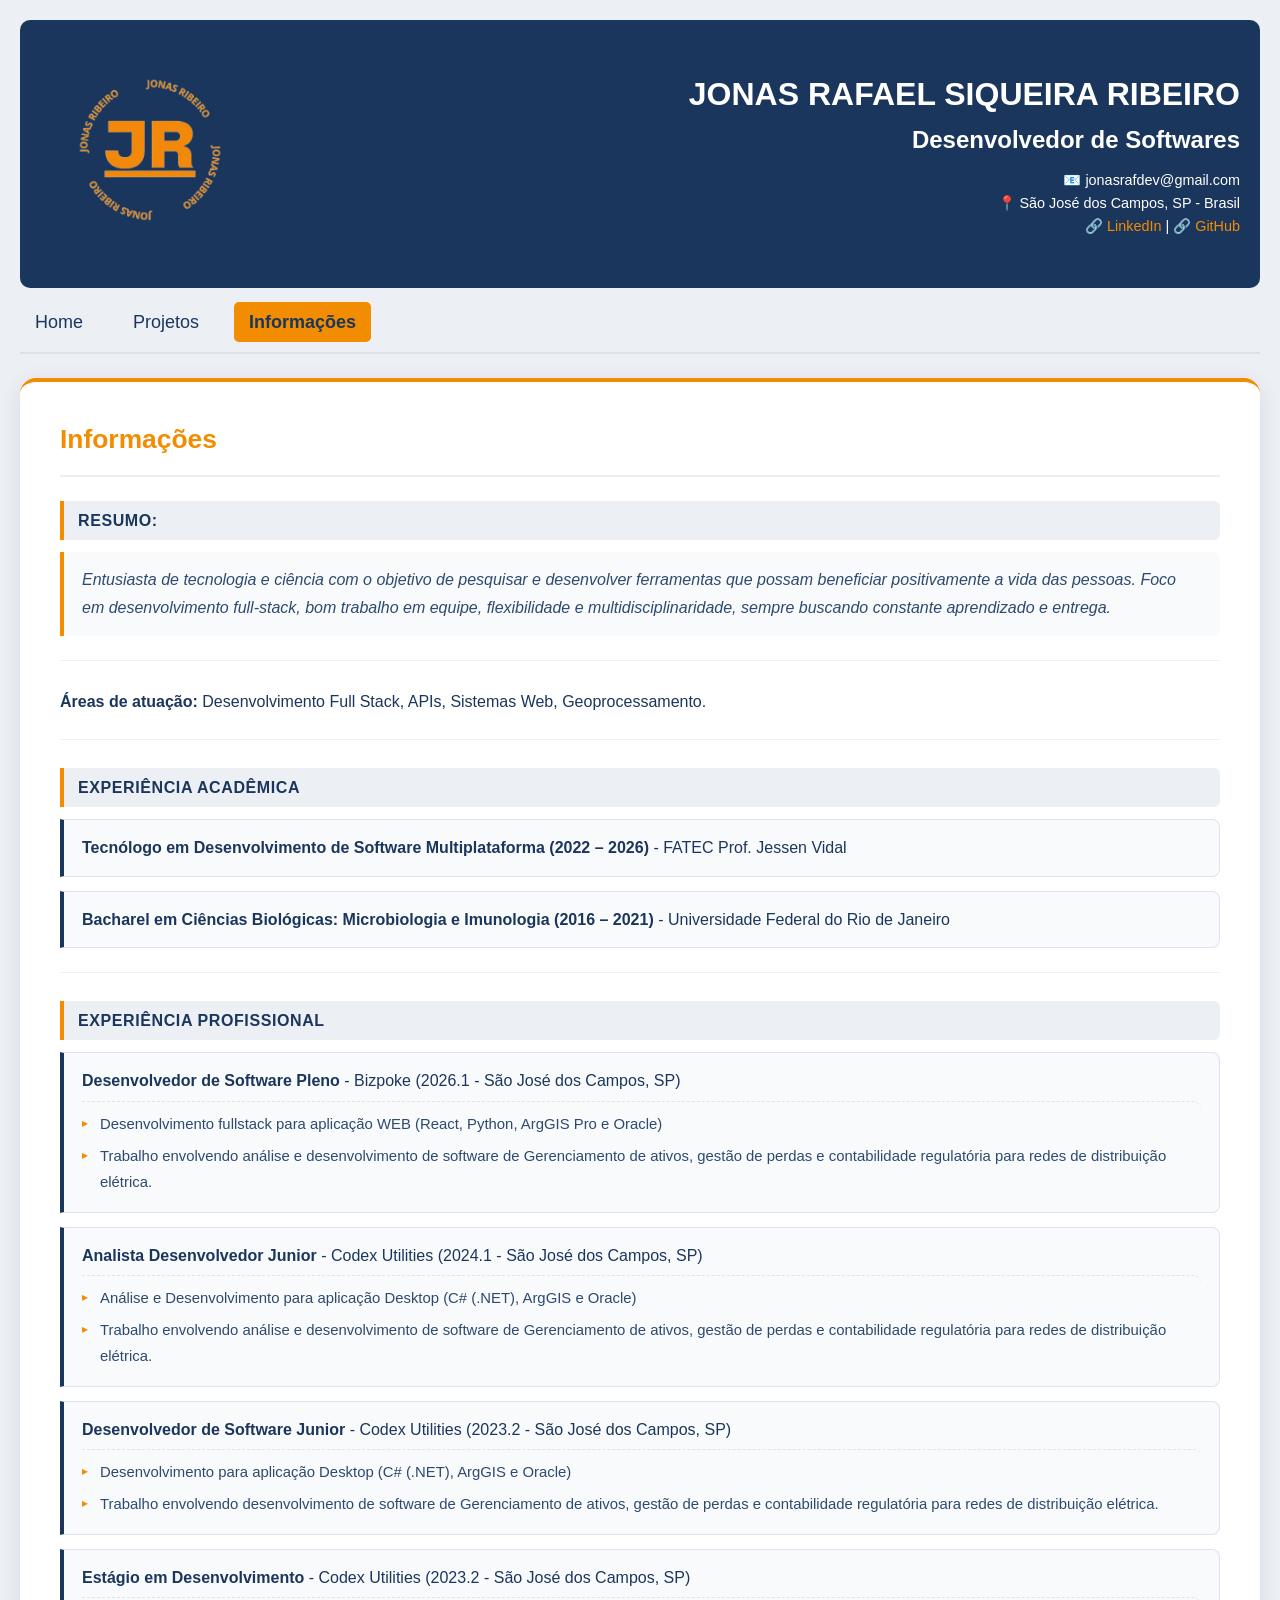
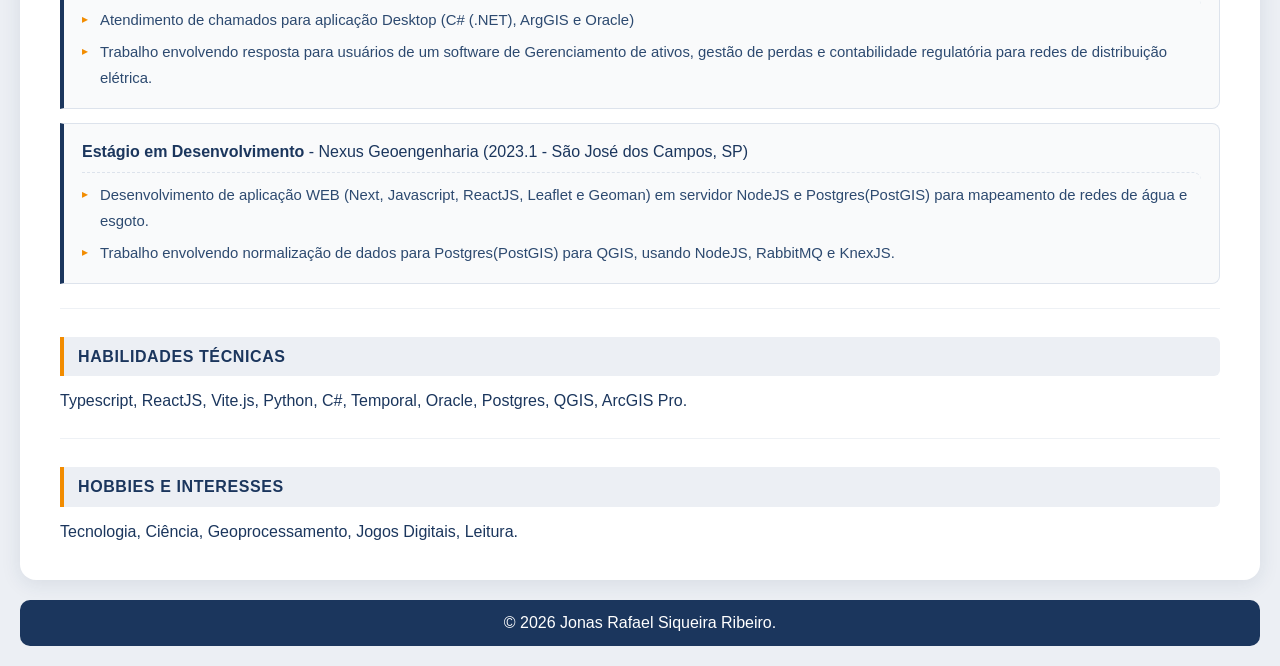
==== docs/templates/informacoes.html @ 67b33501 "alterando layout e atualizando dados" ====
<!DOCTYPE html>
<html lang="pt-BR">
<head>
    <meta charset="UTF-8">
    <meta name="viewport" content="width=device-width, initial-scale=1.0">
    <title>Jonas Ribeiro - Informações</title>
    <link rel="stylesheet" href="../informacoes.css">
</head>
<body>
    <header>
        <div class="header-container">
            <div class="logo">
                <img src="../img/logo.png" alt="Logo Jonas Ribeiro" />
            </div>
            <div class="info-perfil">
                <h1>JONAS RAFAEL SIQUEIRA RIBEIRO</h1>
                <h2>Desenvolvedor de Softwares</h2>
                <div class="contact-info">
                    <p>📧 jonasrafdev@gmail.com</p>
                    <p>📍 São José dos Campos, SP - Brasil</p>
                    <p>🔗 <a href="https://linkedin.com/in/jonasrsribeiro" target="_blank">LinkedIn</a> | 🔗 <a href="https://github.com/jonasrsribeiro" target="_blank">GitHub</a></p>
                </div>
            </div>
        </div>
    </header>

    <main>
        <nav class="creative-navbar">
            <ul>
                <li><a href="../index.html">Home</a></li>
                <li><a href="projetos.html">Projetos</a></li>
                <li><a href="informacoes.html" class="active">Informações</a></li>
            </ul>
        </nav>
        <hr>
        <section class="projetos-container">
            <article class="projeto-item">
                <h2>Informações</h2>
                <ul>
                    <li>
                        <h3>Resumo:</h3>
                        <blockquote>
                            Entusiasta de tecnologia e ciência com o objetivo de pesquisar e desenvolver ferramentas que possam beneficiar positivamente a vida das pessoas. Foco em desenvolvimento full-stack, bom trabalho em equipe, flexibilidade e multidisciplinaridade, sempre buscando constante aprendizado e entrega.
                        </blockquote>
                    </li>
                    <li><strong>Áreas de atuação:</strong> Desenvolvimento Full Stack, APIs, Sistemas Web, Geoprocessamento.</li>

                    <li>
                        <h3>Experiência Acadêmica</h3>
                        <ul>
                            <li><strong>Tecnólogo em Desenvolvimento de Software Multiplataforma (2022 – 2026)</strong> - FATEC Prof. Jessen Vidal</li>
                            <li><strong>Bacharel em Ciências Biológicas: Microbiologia e Imunologia (2016 – 2021)</strong> - Universidade Federal do Rio de Janeiro</li>
                        </ul>
                    </li>

                    <li>
                        <h3>Experiência profissional</h3>
                        <ul>
                            <li>
                                <strong>Desenvolvedor de Software Pleno</strong> - Bizpoke (2026.1 - São José dos Campos, SP)
                                <blockquote>
                                    <li>Desenvolvimento fullstack para aplicação WEB (React, Python, ArgGIS Pro e Oracle)</li>
                                    <li>Trabalho envolvendo análise e desenvolvimento de software de Gerenciamento de ativos, gestão de perdas e contabilidade regulatória para redes de distribuição elétrica.</li>
                                </blockquote>
                            </li>
                            <li>
                                <strong>Analista Desenvolvedor Junior</strong> - Codex Utilities (2024.1 - São José dos Campos, SP)
                                <blockquote>
                                    <li>Análise e Desenvolvimento para aplicação Desktop (C# (.NET), ArgGIS e Oracle)</li>
                                    <li>Trabalho envolvendo análise e desenvolvimento de software de Gerenciamento de ativos, gestão de perdas e contabilidade regulatória para redes de distribuição elétrica.</li>
                                </blockquote>
                            </li>
                            <li>
                                <strong>Desenvolvedor de Software Junior</strong> - Codex Utilities (2023.2 - São José dos Campos, SP)
                                <blockquote>
                                    <li>Desenvolvimento para aplicação Desktop (C# (.NET), ArgGIS e Oracle)</li>
                                    <li>Trabalho envolvendo desenvolvimento de software de Gerenciamento de ativos, gestão de perdas e contabilidade regulatória para redes de distribuição elétrica.</li>
                                </blockquote>
                            </li>
                            <li>
                                <strong>Estágio em Desenvolvimento</strong> - Codex Utilities (2023.2 - São José dos Campos, SP)
                                <blockquote>
                                    <li>Atendimento de chamados para aplicação Desktop (C# (.NET), ArgGIS e Oracle)</li>
                                    <li>Trabalho envolvendo resposta para usuários de um software de Gerenciamento de ativos, gestão de perdas e contabilidade regulatória para redes de distribuição elétrica.</li>
                                </blockquote>
                            </li>
                            <li>
                                <strong>Estágio em Desenvolvimento</strong> - Nexus Geoengenharia (2023.1 - São José dos Campos, SP)
                                <blockquote>
                                    <li>Desenvolvimento de aplicação WEB (Next, Javascript, ReactJS, Leaflet e Geoman) em servidor NodeJS e Postgres(PostGIS) para mapeamento de redes de água e esgoto.</li>
                                    <li>Trabalho envolvendo normalização de dados para Postgres(PostGIS) para QGIS, usando NodeJS, RabbitMQ e KnexJS.</li>
                                </blockquote>
                            </li>
                        </ul>
                    </li>

                    <li><h3>Habilidades técnicas</h3> Typescript, ReactJS, Vite.js, Python, C#, Temporal, Oracle, Postgres, QGIS, ArcGIS Pro.</li>

                    <li><h3>Hobbies e interesses</h3> Tecnologia, Ciência, Geoprocessamento, Jogos Digitais, Leitura.</li>
                </ul>
            </article>
        </section>
    </main>

    <footer>
        <p>&copy; 2026 Jonas Rafael Siqueira Ribeiro.</p>
    </footer>
</body>
</html>
---- docs/informacoes.css ----
/* Reset básico */
* {
    margin: 0;
    padding: 0;
    box-sizing: border-box;
    font-family: 'Arial', sans-serif;
}

body {
    background-color: #ECEFF4;
    color: #1B365D;
    line-height: 1.6;
    padding: 20px;
}

header {
    display: flex;
    align-items: center;
    background-color: #1B365D;
    color: white;
    padding: 20px;
    border-radius: 10px;
    margin-bottom: 20px;
}

.header-container {
    display: flex;
    align-items: center;
    gap: 20px;
    width: 100%;
}

.logo img {
    width: 220px;
    height: auto;
}

.sobre-mim {
    display: flex;
    justify-content: space-between;
    align-items: center;
    gap: 20px;
}

.foto-perfil img {
    max-width: 300px;
    height: auto;
    aspect-ratio: 1 / 1;
    border: 4px solid #F28C00;
    border-radius: 50%;
    object-fit: cover;
    flex: 1;
    text-align: right;
}

.info-perfil {
    flex-grow: 1;
    text-align: right;
}

.contact-info {
    margin-top: 10px;
    font-size: 0.9em;
}

.contact-info a {
    color: #F28C00;
    text-decoration: none;
}

.contact-info a:hover {
    text-decoration: underline;
}

.skills {
    display: flex;
    flex-wrap: wrap;
    gap: 10px;
    margin-bottom: 20px;
}

.skills span {
    background-color: #1B365D;
    color: white;
    padding: 5px 10px;
    border-radius: 5px;
    font-size: 0.9em;
}

.projeto {
    margin-bottom: 20px;
}

.projeto h3 {
    color: #F28C00;
    margin-bottom: 5px;
}

footer {
    text-align: center;
    margin-top: 20px;
    padding: 10px;
    background-color: #1B365D;
    color: white;
    border-radius: 10px;
}

.nav-container {
    display: flex;
    align-items: center;
    gap: 20px;
    width: 100%;
}

.creative-navbar ul {
    list-style: none;
    display: flex;
    flex-wrap: wrap;
    gap: 20px;
}

.creative-navbar ul li {
    position: relative;
}

.creative-navbar ul li a {
    text-decoration: none;
    color: #1B365D;
    font-size: 18px;
    padding: 10px 15px;
    border-radius: 5px;
    transition: all 0.3s ease;
    flex: 1;
}

.creative-navbar ul li a:hover {
    background-color: #F28C00;
    color: #1B365D;
    box-shadow: 0 4px 6px rgba(0, 0, 0, 0.1);
}

.creative-navbar ul li a.active {
    background-color: #F28C00;
    color: #1B365D;
    font-weight: bold;
}

.secao-home {
    margin-top: 20px;
}

/* === Página de Informações === */

hr {
    border: none;
    border-top: 2px solid #dde3ec;
    margin: 16px 0;
}

.projetos-container {
    margin-top: 24px;
    padding: 36px 40px;
    background-color: #FFFFFF;
    border-radius: 16px;
    box-shadow: 0 4px 20px rgba(27, 54, 93, 0.10);
    border-top: 4px solid #F28C00;
}

/* Título da página */
.projeto-item h2 {
    color: #F28C00;
    font-size: 1.65em;
    font-weight: 700;
    margin-bottom: 24px;
    padding-bottom: 14px;
    border-bottom: 2px solid #ECEFF4;
}

/* Subtítulos de seção */
.projeto-item > ul > li > h3 {
    color: #1B365D;
    font-size: 1em;
    font-weight: 700;
    text-transform: uppercase;
    letter-spacing: 0.6px;
    margin: 0 0 12px;
    padding: 7px 14px;
    background-color: #ECEFF4;
    border-left: 4px solid #F28C00;
    border-radius: 0 6px 6px 0;
}

/* Itens principais da lista (Resumo, Experiência, Habilidades...) */
.projeto-item > ul {
    list-style: none;
    padding-left: 0;
    display: flex;
    flex-direction: column;
    gap: 28px;
}

.projeto-item > ul > li {
    padding-bottom: 24px;
    border-bottom: 1px solid #eef1f5;
}

.projeto-item > ul > li:last-child {
    border-bottom: none;
    padding-bottom: 0;
}

/* Resumo em blockquote */
.projeto-item blockquote {
    background-color: #F9FAFB;
    border-left: 4px solid #F28C00;
    padding: 14px 18px;
    margin: 8px 0 0;
    border-radius: 0 8px 8px 0;
    line-height: 1.75;
    color: #2d4a70;
    font-style: italic;
}

/* Itens de experiência como cards */
.projeto-item > ul > li > ul {
    list-style: none;
    padding-left: 0;
    display: flex;
    flex-direction: column;
    gap: 14px;
}

.projeto-item > ul > li > ul > li {
    background-color: #F9FAFB;
    border: 1px solid #dde3ec;
    border-left: 4px solid #1B365D;
    border-radius: 0 8px 8px 0;
    padding: 14px 18px;
    line-height: 1.7;
}

/* Sub-itens dentro dos cards de experiência */
.projeto-item > ul > li > ul > li blockquote {
    background-color: transparent;
    border-left: none;
    padding: 6px 0 0;
    margin: 6px 0 0;
    border-top: 1px dashed #dde3ec;
    font-style: normal;
    font-size: 0.93em;
}

.projeto-item > ul > li > ul > li blockquote li {
    list-style: none;
    padding: 3px 0 3px 18px;
    position: relative;
    color: #2d4a70;
}

.projeto-item > ul > li > ul > li blockquote li::before {
    content: '▸';
    color: #F28C00;
    position: absolute;
    left: 0;
    font-size: 0.82em;
    top: 5px;
}

/* Itens de Formação Acadêmica */
.projeto-item > ul > li:nth-child(2) > ul > li {
    border-left-color: #F28C00;
}

/* === Responsividade === */
@media (max-width: 768px) {
    body {
        padding: 12px;
    }

    .header-container {
        flex-direction: column;
        text-align: center;
    }

    .logo img {
        width: 140px;
    }

    .info-perfil {
        text-align: center;
    }

    .creative-navbar ul {
        flex-wrap: wrap;
        gap: 8px;
    }

    .creative-navbar ul li a {
        font-size: 15px;
        padding: 8px 10px;
    }

    .projetos-container {
        padding: 15px;
        margin-top: 20px;
    }
}

@media (max-width: 480px) {
    body {
        padding: 8px;
    }

    .info-perfil h1 {
        font-size: 1.1em;
    }

    .info-perfil h2 {
        font-size: 0.95em;
    }

    .creative-navbar ul li a {
        font-size: 13px;
        padding: 6px 8px;
    }
}
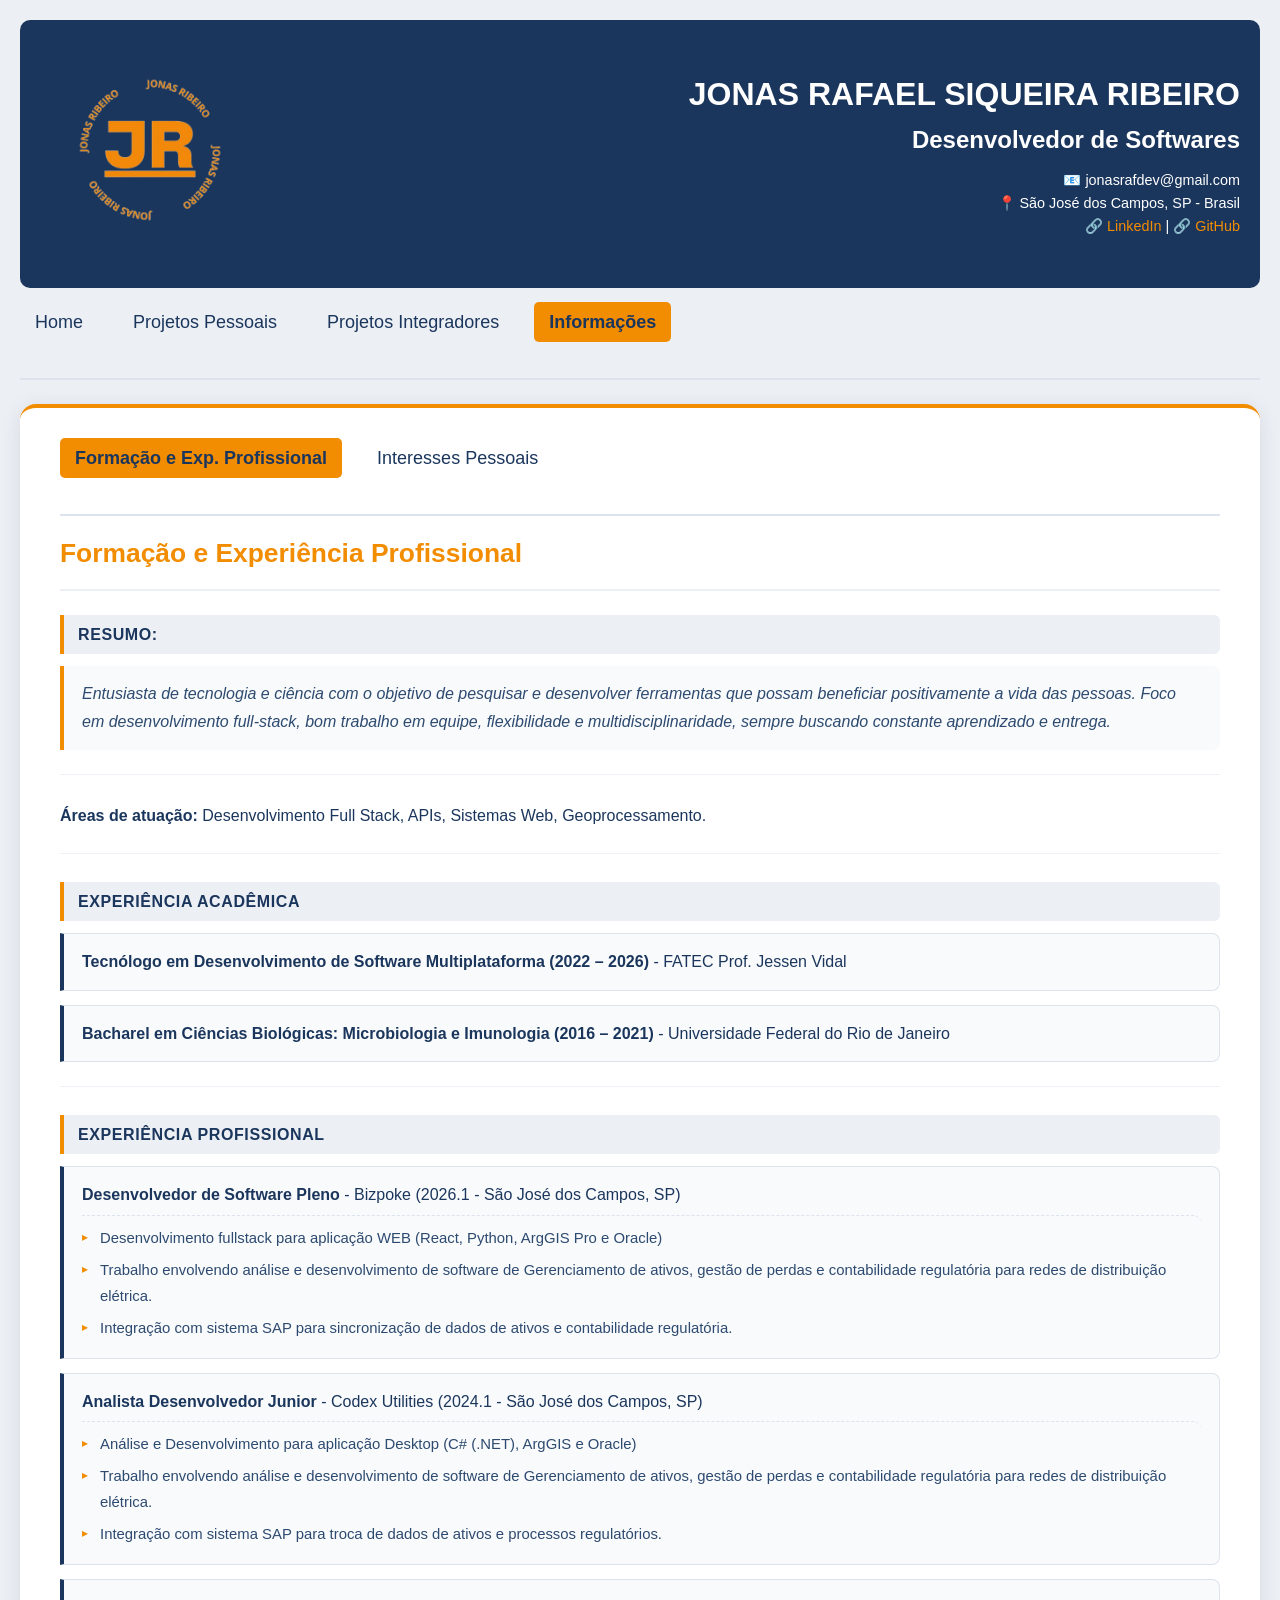
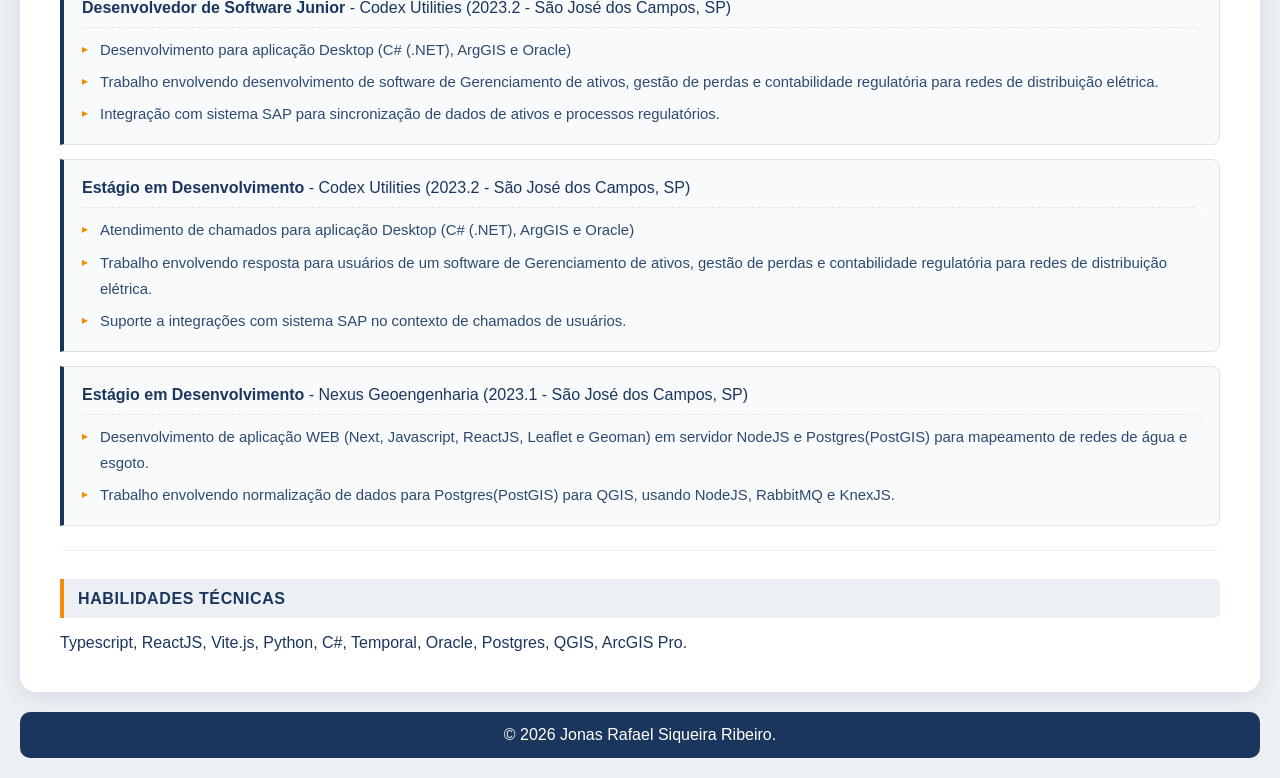
==== commit 6f8424a7: "feat: finalizando semestre 4, 5 e 6, atualizando dados" ====
--- a/docs/templates/informacoes.html
+++ b/docs/templates/informacoes.html
@@ -28,14 +28,24 @@
         <nav class="creative-navbar">
             <ul>
                 <li><a href="../index.html">Home</a></li>
-                <li><a href="projetos.html">Projetos</a></li>
+                <li><a href="projetos-pessoais.html">Projetos Pessoais</a></li>
+                <li><a href="projetos.html">Projetos Integradores</a></li>
                 <li><a href="informacoes.html" class="active">Informações</a></li>
             </ul>
         </nav>
+        <br>
         <hr>
         <section class="projetos-container">
             <article class="projeto-item">
-                <h2>Informações</h2>
+                <nav class="creative-navbar">
+                    <ul>
+                        <li><a href="informacoes.html" class="active">Formação e Exp. Profissional</a></li>
+                        <li><a href="informacoes2.html">Interesses Pessoais</a></li>
+                    </ul>
+                </nav>
+                <br>
+                <hr>
+                <h2>Formação e Experiência Profissional</h2>
                 <ul>
                     <li>
                         <h3>Resumo:</h3>
@@ -61,6 +71,7 @@
                                 <blockquote>
                                     <li>Desenvolvimento fullstack para aplicação WEB (React, Python, ArgGIS Pro e Oracle)</li>
                                     <li>Trabalho envolvendo análise e desenvolvimento de software de Gerenciamento de ativos, gestão de perdas e contabilidade regulatória para redes de distribuição elétrica.</li>
+                                    <li>Integração com sistema SAP para sincronização de dados de ativos e contabilidade regulatória.</li>
                                 </blockquote>
                             </li>
                             <li>
@@ -68,6 +79,7 @@
                                 <blockquote>
                                     <li>Análise e Desenvolvimento para aplicação Desktop (C# (.NET), ArgGIS e Oracle)</li>
                                     <li>Trabalho envolvendo análise e desenvolvimento de software de Gerenciamento de ativos, gestão de perdas e contabilidade regulatória para redes de distribuição elétrica.</li>
+                                    <li>Integração com sistema SAP para troca de dados de ativos e processos regulatórios.</li>
                                 </blockquote>
                             </li>
                             <li>
@@ -75,6 +87,7 @@
                                 <blockquote>
                                     <li>Desenvolvimento para aplicação Desktop (C# (.NET), ArgGIS e Oracle)</li>
                                     <li>Trabalho envolvendo desenvolvimento de software de Gerenciamento de ativos, gestão de perdas e contabilidade regulatória para redes de distribuição elétrica.</li>
+                                    <li>Integração com sistema SAP para sincronização de dados de ativos e processos regulatórios.</li>
                                 </blockquote>
                             </li>
                             <li>
@@ -82,6 +95,7 @@
                                 <blockquote>
                                     <li>Atendimento de chamados para aplicação Desktop (C# (.NET), ArgGIS e Oracle)</li>
                                     <li>Trabalho envolvendo resposta para usuários de um software de Gerenciamento de ativos, gestão de perdas e contabilidade regulatória para redes de distribuição elétrica.</li>
+                                    <li>Suporte a integrações com sistema SAP no contexto de chamados de usuários.</li>
                                 </blockquote>
                             </li>
                             <li>
@@ -96,7 +110,6 @@
 
                     <li><h3>Habilidades técnicas</h3> Typescript, ReactJS, Vite.js, Python, C#, Temporal, Oracle, Postgres, QGIS, ArcGIS Pro.</li>
 
-                    <li><h3>Hobbies e interesses</h3> Tecnologia, Ciência, Geoprocessamento, Jogos Digitais, Leitura.</li>
                 </ul>
             </article>
         </section>
